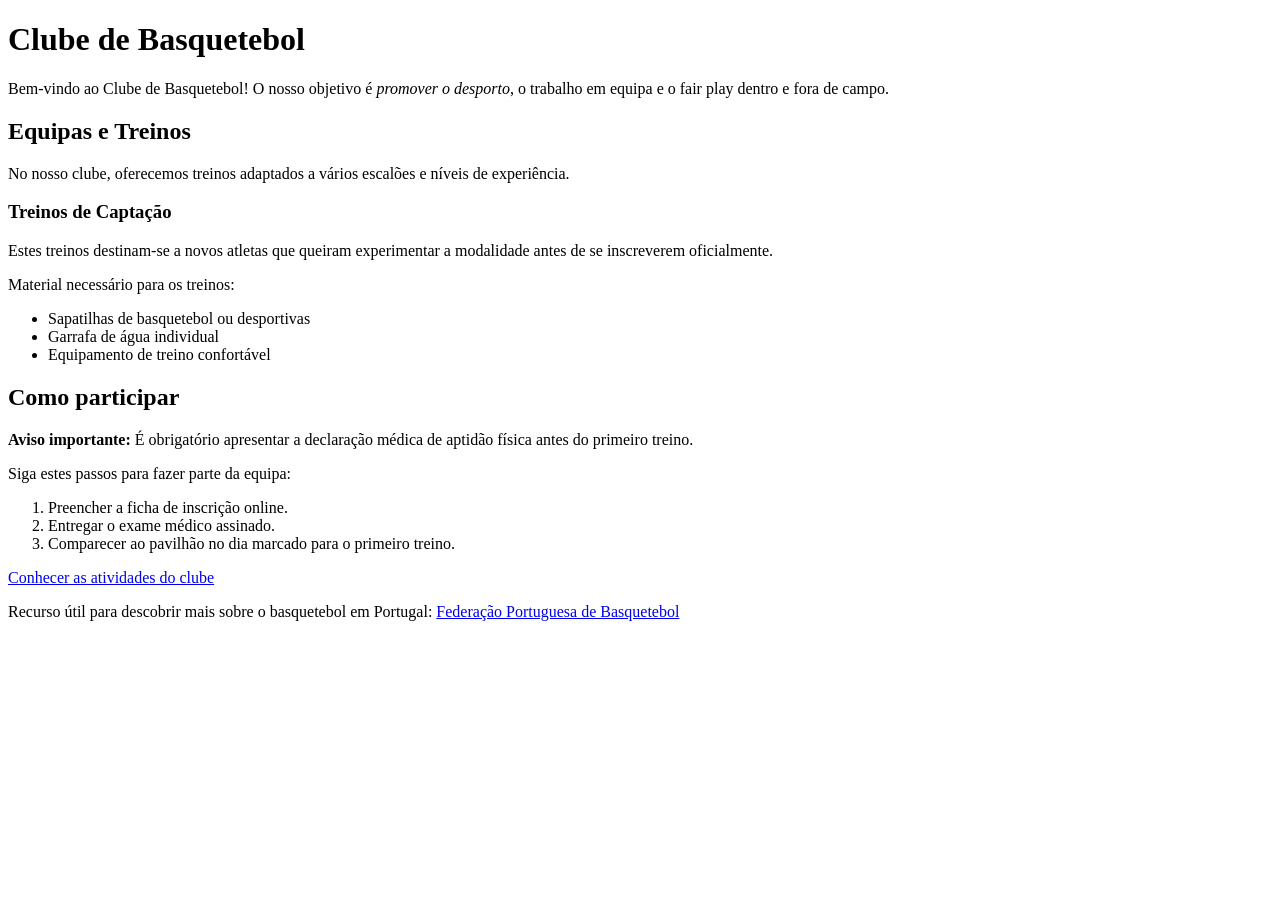
==== index.html @ f5d15053 "Adição da página das atividades do clube e de um recurso útil sobre o basquetebol português" ====
<!doctype html>
<html lang="pt-PT">

<head>
  <meta charset="utf-8">
  <meta name="viewport" content="width=device-width, initial-scale=1">
  <title>Clube de Basquetebol — cpw-11</title>
</head>

<body>

  <!-- Estrutura principal da página do Clube de Basquetebol -->
  <h1>Clube de Basquetebol</h1>

  <p>
    Bem-vindo ao Clube de Basquetebol! O nosso objetivo é <em>promover o desporto</em>, o trabalho em equipa e o fair play dentro e fora de campo.
  </p>

  <h2>Equipas e Treinos</h2>
  <p>
    No nosso clube, oferecemos treinos adaptados a vários escalões e níveis de experiência.
  </p>

  <h3>Treinos de Captação</h3>
  <p>
    Estes treinos destinam-se a novos atletas que queiram experimentar a modalidade antes de se inscreverem oficialmente.
  </p>

  <p>Material necessário para os treinos:</p>
  <ul>
    <li>Sapatilhas de basquetebol ou desportivas</li>
    <li>Garrafa de água individual</li>
    <li>Equipamento de treino confortável</li>
  </ul>

  <h2>Como participar</h2>
  <p>
    <strong>Aviso importante:</strong> É obrigatório apresentar a declaração médica de aptidão física antes do primeiro treino.
  </p>

  <p>Siga estes passos para fazer parte da equipa:</p>
  <ol>
    <li>Preencher a ficha de inscrição online.</li>
    <li>Entregar o exame médico assinado.</li>
    <li>Comparecer ao pavilhão no dia marcado para o primeiro treino.</li>
  </ol>
  <p>
    <a href="paginas/atividades.html">Conhecer as atividades do clube</a>
  </p>

  <p>
    Recurso útil para descobrir mais sobre o basquetebol em Portugal:
    <a href="https://www.fpb.pt/" target="_blank" rel="noopener">Federação Portuguesa de Basquetebol</a>
  </p>
</body>

</html>
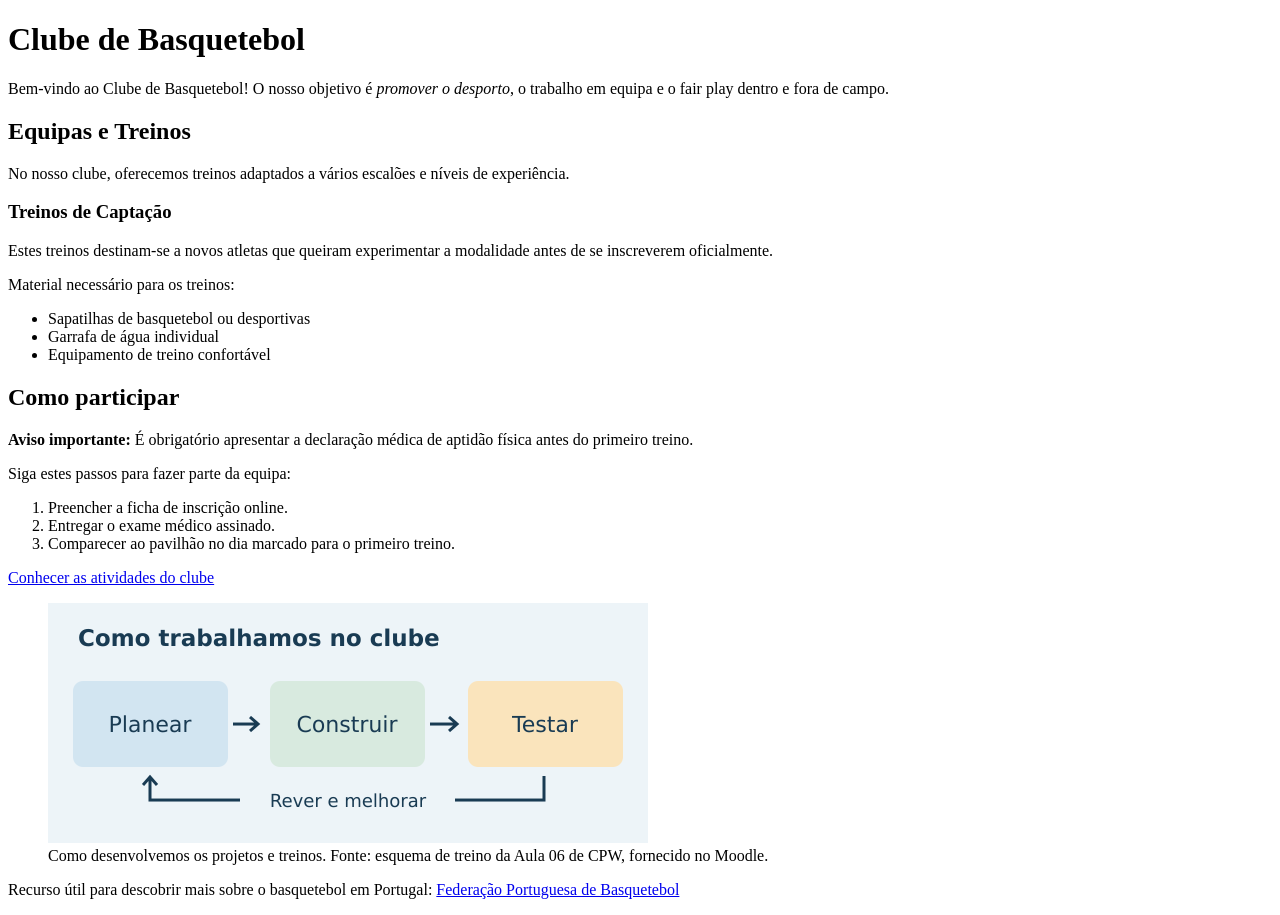
==== commit 4b047820: "Implementação de imagens" ====
--- a/index.html
+++ b/index.html
@@ -46,6 +46,16 @@
   </ol>
   <p>
     <a href="paginas/atividades.html">Conhecer as atividades do clube</a>
+    <!-- Esquema do processo de treino com legenda -->
+  <figure>
+    <img src="imagens/oficina.png"
+         alt="Ciclo do clube: planear, construir, testar e regressar ao planeamento para melhorar."
+         width="600" height="240">
+    <figcaption>
+      Como desenvolvemos os projetos e treinos.
+      Fonte: esquema de treino da Aula 06 de CPW, fornecido no Moodle.
+    </figcaption>
+  </figure>
   </p>
 
   <p>
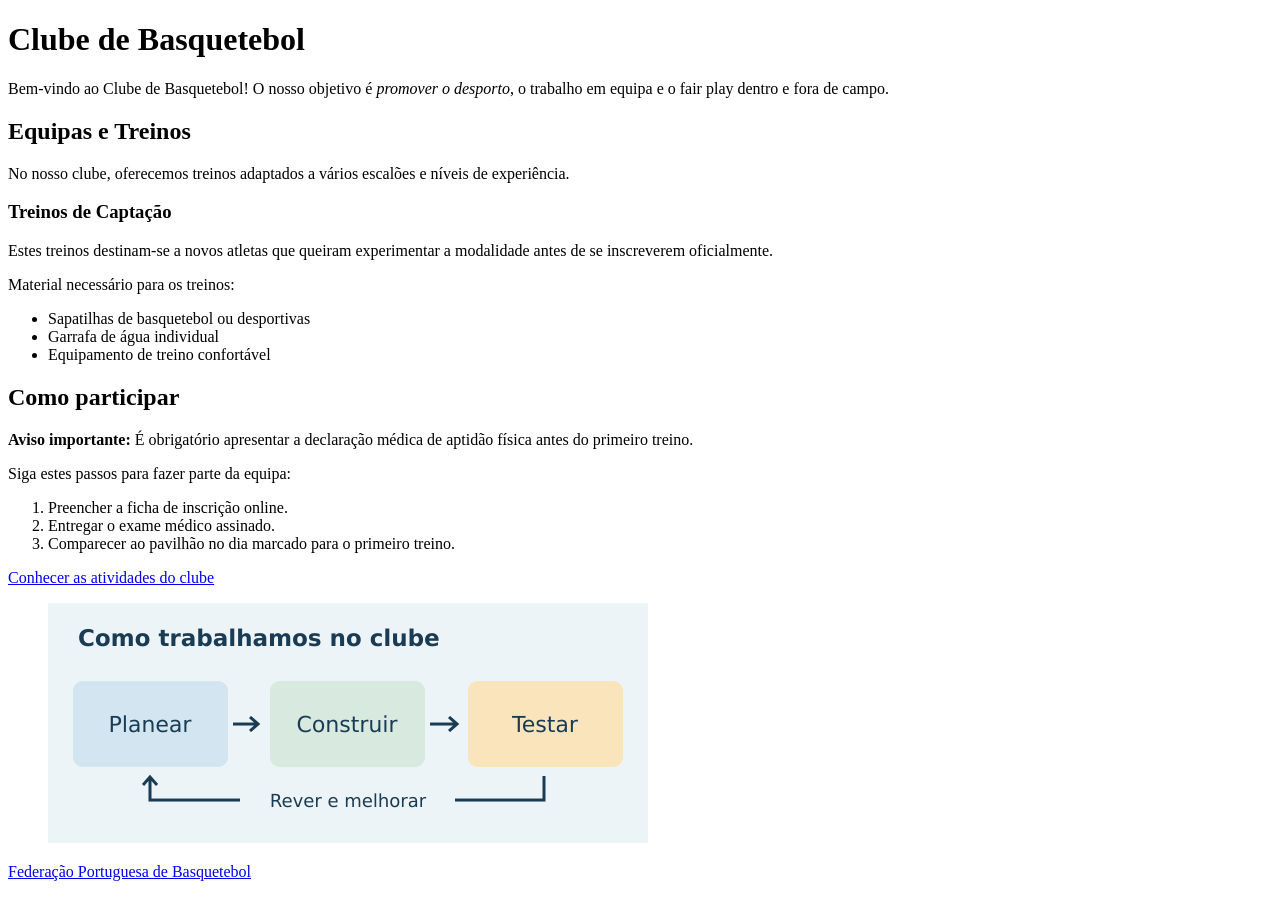
==== commit 6de147db: "Aula 07" ====
--- a/index.html
+++ b/index.html
@@ -9,7 +9,6 @@
 
 <body>
 
-  <!-- Estrutura principal da página do Clube de Basquetebol -->
   <h1>Clube de Basquetebol</h1>
 
   <p>
@@ -46,20 +45,16 @@
   </ol>
   <p>
     <a href="paginas/atividades.html">Conhecer as atividades do clube</a>
-    <!-- Esquema do processo de treino com legenda -->
   <figure>
     <img src="imagens/oficina.png"
          alt="Ciclo do clube: planear, construir, testar e regressar ao planeamento para melhorar."
          width="600" height="240">
     <figcaption>
-      Como desenvolvemos os projetos e treinos.
-      Fonte: esquema de treino da Aula 06 de CPW, fornecido no Moodle.
     </figcaption>
   </figure>
   </p>
 
   <p>
-    Recurso útil para descobrir mais sobre o basquetebol em Portugal:
     <a href="https://www.fpb.pt/" target="_blank" rel="noopener">Federação Portuguesa de Basquetebol</a>
   </p>
 </body>
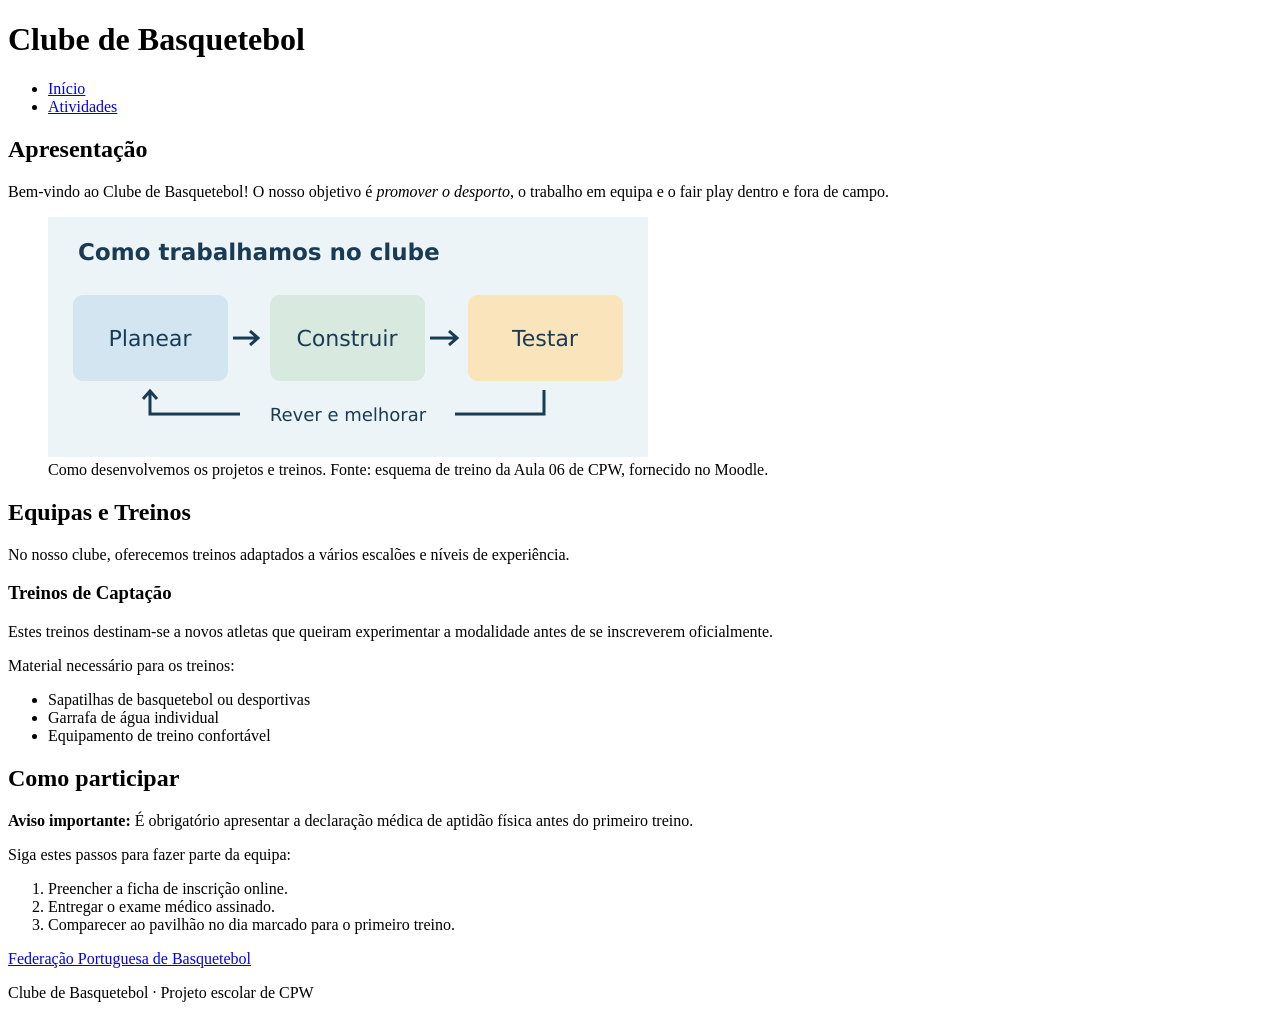
==== commit fa7f3765: "Update index.html and atividades.html to enhance club information and navigation" ====
--- a/index.html
+++ b/index.html
@@ -8,55 +8,77 @@
 </head>
 
 <body>
+  <!-- Estrutura principal da página do Clube de Basquetebol -->
+  <header>
+    <h1>Clube de Basquetebol</h1>
+    <nav>
+      <ul>
+        <li><a href="index.html">Início</a></li>
+        <li><a href="paginas/atividades.html">Atividades</a></li>
+      </ul>
+    </nav>
+  </header>
 
-  <h1>Clube de Basquetebol</h1>
+  <main>
+    <section>
+      <h2>Apresentação</h2>
+      <p>
+        Bem-vindo ao Clube de Basquetebol! O nosso objetivo é <em>promover o desporto</em>, o trabalho em equipa e o fair play dentro e fora de campo.
+      </p>
 
-  <p>
-    Bem-vindo ao Clube de Basquetebol! O nosso objetivo é <em>promover o desporto</em>, o trabalho em equipa e o fair play dentro e fora de campo.
-  </p>
+      <figure>
+        <img src="imagens/oficina.png"
+             alt="Ciclo do clube: planear, construir, testar e regressar ao planeamento para melhorar."
+             width="600" height="240">
+        <figcaption>
+          Como desenvolvemos os projetos e treinos.
+          Fonte: esquema de treino da Aula 06 de CPW, fornecido no Moodle.
+        </figcaption>
+      </figure>
+    </section>
 
-  <h2>Equipas e Treinos</h2>
-  <p>
-    No nosso clube, oferecemos treinos adaptados a vários escalões e níveis de experiência.
-  </p>
+    <section>
+      <h2>Equipas e Treinos</h2>
+      <p>
+        No nosso clube, oferecemos treinos adaptados a vários escalões e níveis de experiência.
+      </p>
 
-  <h3>Treinos de Captação</h3>
-  <p>
-    Estes treinos destinam-se a novos atletas que queiram experimentar a modalidade antes de se inscreverem oficialmente.
-  </p>
+      <h3>Treinos de Captação</h3>
+      <p>
+        Estes treinos destinam-se a novos atletas que queiram experimentar a modalidade antes de se inscreverem oficialmente.
+      </p>
 
-  <p>Material necessário para os treinos:</p>
-  <ul>
-    <li>Sapatilhas de basquetebol ou desportivas</li>
-    <li>Garrafa de água individual</li>
-    <li>Equipamento de treino confortável</li>
-  </ul>
+      <p>Material necessário para os treinos:</p>
+      <ul>
+        <li>Sapatilhas de basquetebol ou desportivas</li>
+        <li>Garrafa de água individual</li>
+        <li>Equipamento de treino confortável</li>
+      </ul>
+    </section>
 
-  <h2>Como participar</h2>
-  <p>
-    <strong>Aviso importante:</strong> É obrigatório apresentar a declaração médica de aptidão física antes do primeiro treino.
-  </p>
+    <section>
+      <h2>Como participar</h2>
+      <p>
+        <strong>Aviso importante:</strong> É obrigatório apresentar a declaração médica de aptidão física antes do primeiro treino.
+      </p>
 
-  <p>Siga estes passos para fazer parte da equipa:</p>
-  <ol>
-    <li>Preencher a ficha de inscrição online.</li>
-    <li>Entregar o exame médico assinado.</li>
-    <li>Comparecer ao pavilhão no dia marcado para o primeiro treino.</li>
-  </ol>
-  <p>
-    <a href="paginas/atividades.html">Conhecer as atividades do clube</a>
-  <figure>
-    <img src="imagens/oficina.png"
-         alt="Ciclo do clube: planear, construir, testar e regressar ao planeamento para melhorar."
-         width="600" height="240">
-    <figcaption>
-    </figcaption>
-  </figure>
-  </p>
+      <p>Siga estes passos para fazer parte da equipa:</p>
+      <ol>
+        <li>Preencher a ficha de inscrição online.</li>
+        <li>Entregar o exame médico assinado.</li>
+        <li>Comparecer ao pavilhão no dia marcado para o primeiro treino.</li>
+      </ol>
 
-  <p>
-    <a href="https://www.fpb.pt/" target="_blank" rel="noopener">Federação Portuguesa de Basquetebol</a>
-  </p>
+      <p>
+        <a href="https://www.fpb.pt/" target="_blank" rel="noopener">Federação Portuguesa de Basquetebol</a>
+      </p>
+    </section>
+  </main>
+
+  <footer>
+    <p>Clube de Basquetebol · Projeto escolar de CPW</p>
+  </footer>
+
 </body>
 
 </html>
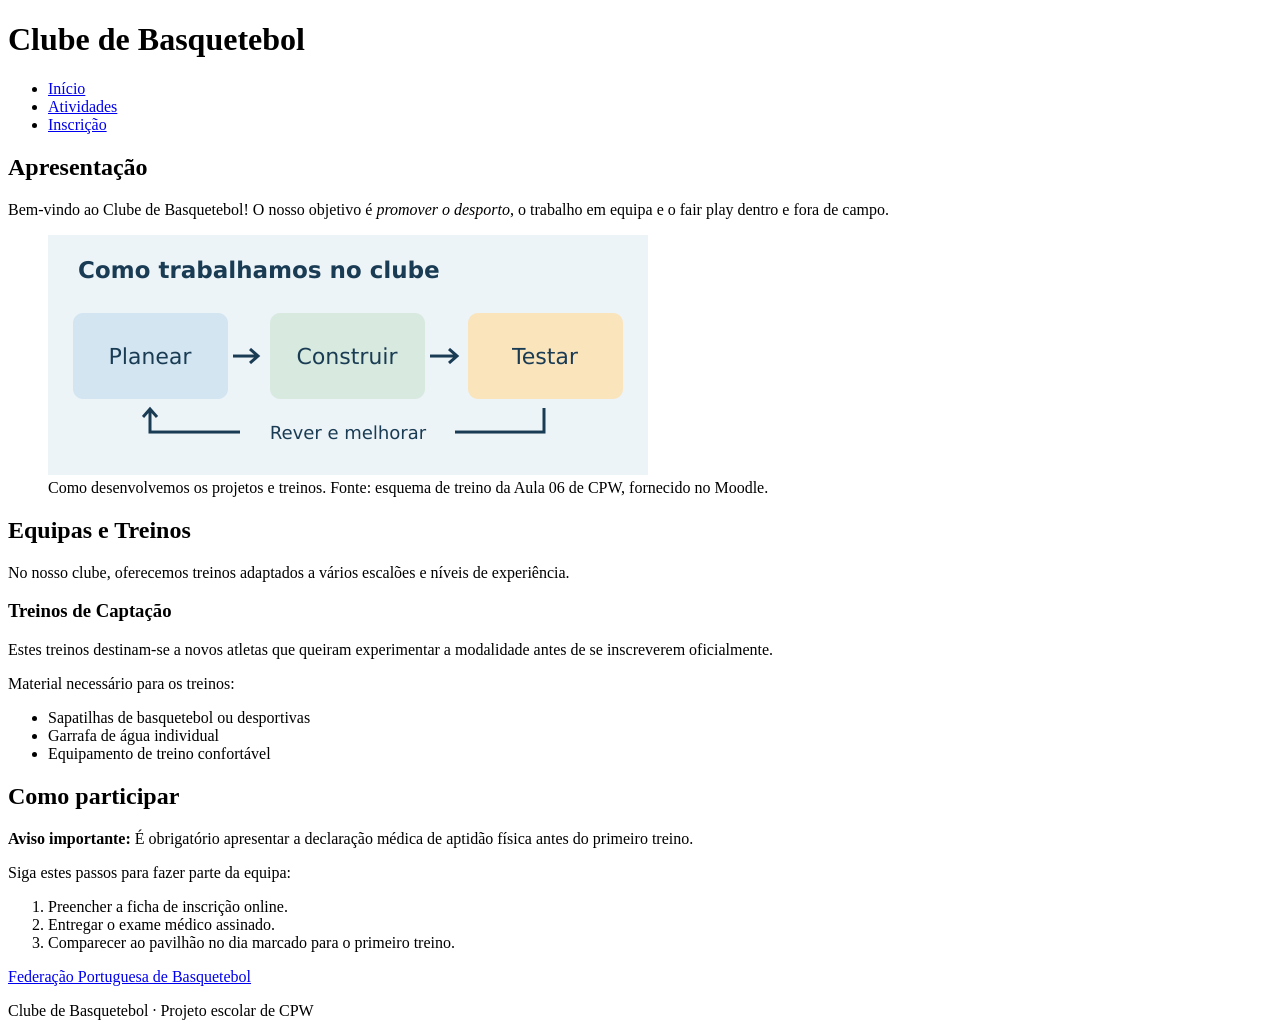
==== commit d5616b49: "Add Inscrição page and update navigation links" ====
--- a/index.html
+++ b/index.html
@@ -15,6 +15,7 @@
       <ul>
         <li><a href="index.html">Início</a></li>
         <li><a href="paginas/atividades.html">Atividades</a></li>
+        <li><a href="paginas/inscricao.html">Inscrição</a></li>
       </ul>
     </nav>
   </header>
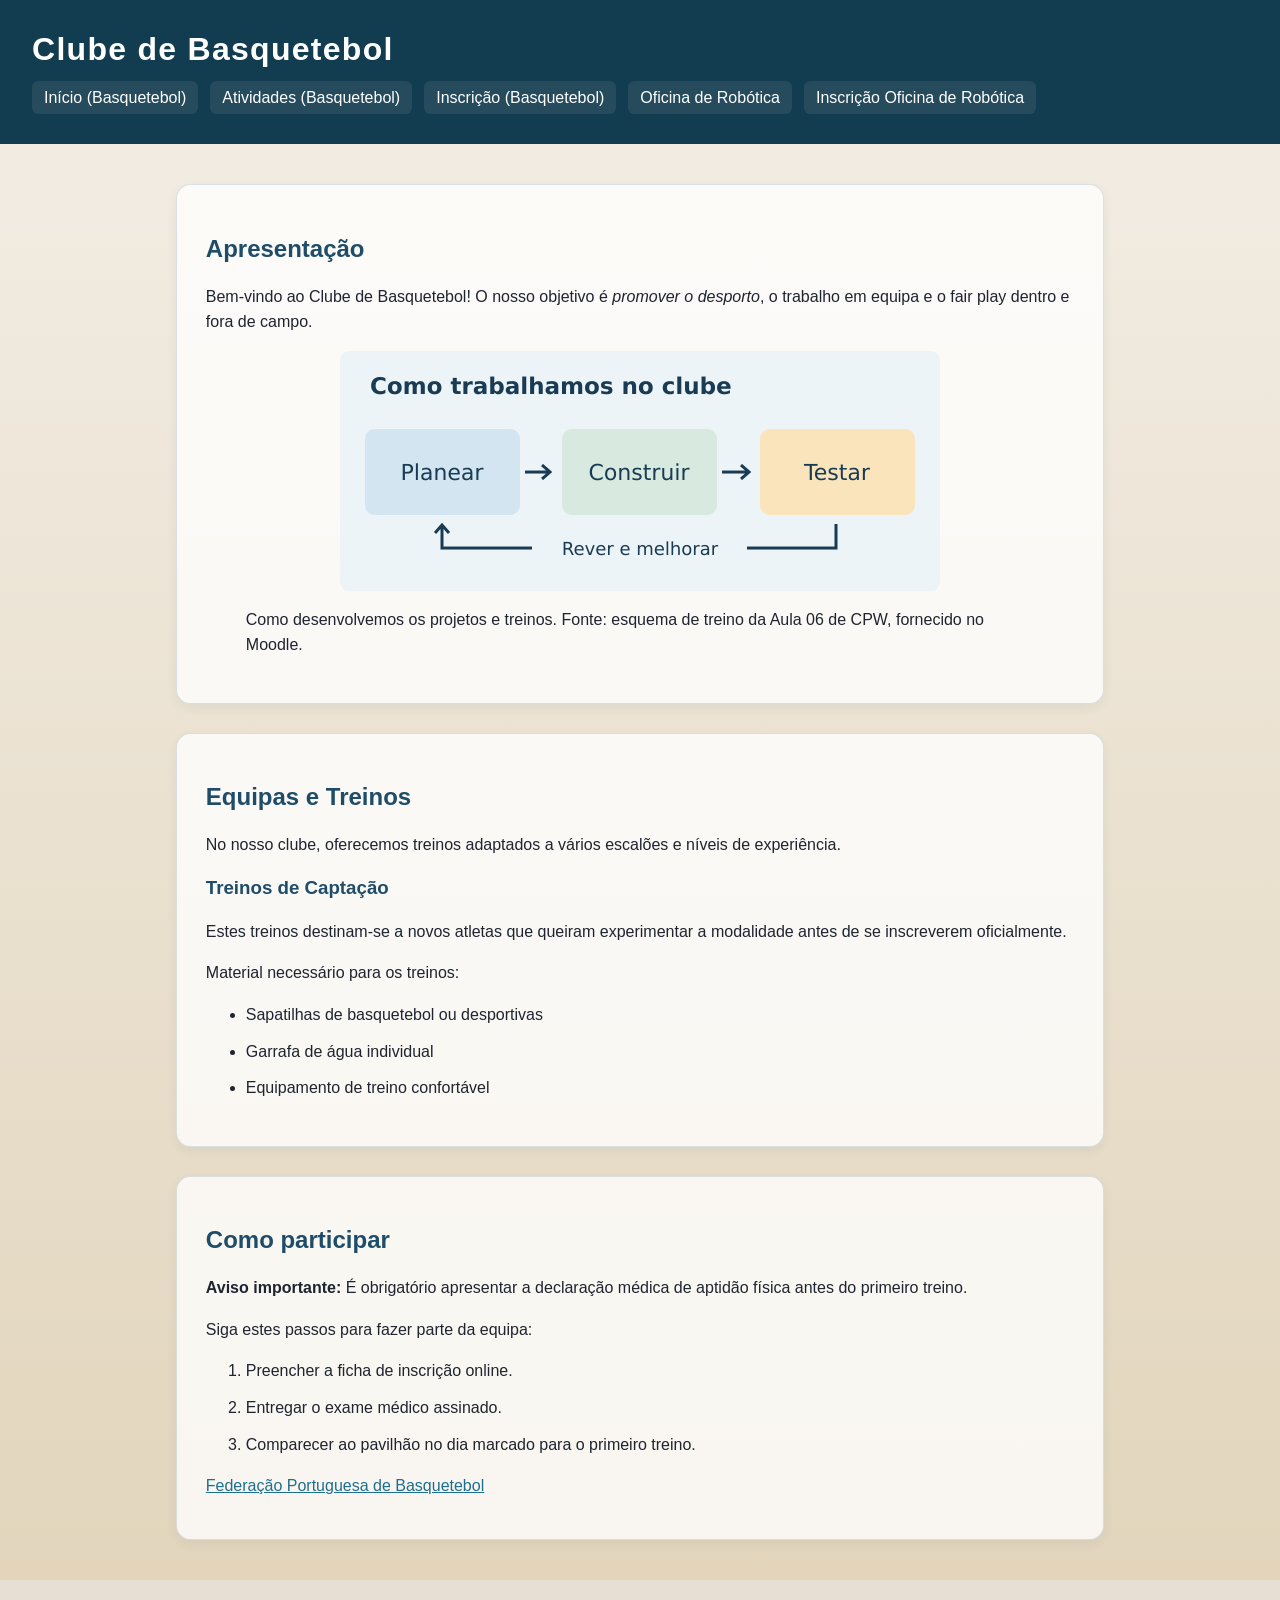
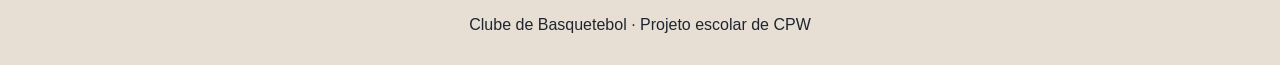
==== commit 7ee431ae: "CSS" ====
--- a/index.html
+++ b/index.html
@@ -5,6 +5,7 @@
   <meta charset="utf-8">
   <meta name="viewport" content="width=device-width, initial-scale=1">
   <title>Clube de Basquetebol — cpw-11</title>
+  <link rel="stylesheet" href="estilos.css">
 </head>
 
 <body>
@@ -13,9 +14,11 @@
     <h1>Clube de Basquetebol</h1>
     <nav>
       <ul>
-        <li><a href="index.html">Início</a></li>
-        <li><a href="paginas/atividades.html">Atividades</a></li>
-        <li><a href="paginas/inscricao.html">Inscrição</a></li>
+        <li><a href="index.html">Início (Basquetebol)</a></li>
+        <li><a href="paginas/atividades.html">Atividades (Basquetebol)</a></li>
+        <li><a href="paginas/inscricao.html">Inscrição (Basquetebol)</a></li>
+        <li><a href="paginas/oficina_teste.html">Oficina de Robótica</a></li>
+        <li><a href="paginas/inscricao2_teste.html">Inscrição Oficina de Robótica</a></li>
       </ul>
     </nav>
   </header>
--- a/estilos.css
+++ b/estilos.css
@@ -0,0 +1,114 @@
+:root {
+  --cor-fundo: #f3eee6;
+  --cor-fundo-escuro: #e1d4ba;
+  --cor-principal: #1f4d69;
+  --cor-acento: #e07a38;
+  --cor-texto: #1f2430;
+  --cor-link: #1d6f8e;
+  --cor-link-hover: #cf5a1d;
+  --cor-header: #123c4f;
+  --cor-cartao: rgba(255,255,255,0.78);
+}
+
+* { box-sizing: border-box; }
+
+body {
+  margin: 0;
+  font-family: Arial, Helvetica, sans-serif;
+  background: linear-gradient(180deg, var(--cor-fundo), var(--cor-fundo-escuro));
+  color: var(--cor-texto);
+  line-height: 1.6;
+}
+
+header {
+  background: var(--cor-header);
+  color: #fff;
+  padding: 1.8rem 2rem 1.4rem;
+}
+
+header h1 {
+  color: #fff;
+  margin: 0 0 1rem;
+  letter-spacing: 0.04em;
+}
+
+nav ul {
+  list-style: none;
+  display: flex;
+  flex-wrap: wrap;
+  gap: 0.75rem;
+  margin: 0;
+  padding: 0;
+}
+
+nav a {
+  color: #fff;
+  text-decoration: none;
+  background: rgba(255,255,255,0.08);
+  padding: 0.5rem 0.75rem;
+  border-radius: 0.4rem;
+}
+
+nav a:hover,
+nav a:focus {
+  background: rgba(255,255,255,0.18);
+}
+
+main {
+  max-width: 960px;
+  margin: 2.5rem auto;
+  padding: 0 1rem;
+}
+
+section {
+  background: var(--cor-cartao);
+  border: 1px solid rgba(31,77,105,0.15);
+  border-radius: 0.9rem;
+  padding: 1.8rem;
+  margin-bottom: 1.8rem;
+  box-shadow: 0 4px 12px rgba(18, 59, 79, 0.06);
+}
+
+h1, h2, h3 {
+  color: var(--cor-principal);
+  line-height: 1.25;
+}
+
+p, li {
+  margin-bottom: 0.7rem;
+}
+
+img {
+  display: block;
+  max-width: 100%;
+  height: auto;
+  margin: 1rem auto;
+  border-radius: 0.6rem;
+}
+
+a {
+  color: var(--cor-link);
+  text-decoration: underline;
+}
+
+a:hover,
+a:focus {
+  color: var(--cor-link-hover);
+}
+
+table {
+  width: 100%;
+  border-collapse: collapse;
+}
+
+th, td {
+  border: 1px solid rgba(31,77,105,0.4);
+  padding: 0.75rem;
+  text-align: left;
+}
+
+footer {
+  background: #e7dfd3;
+  text-align: center;
+  padding: 1rem;
+}
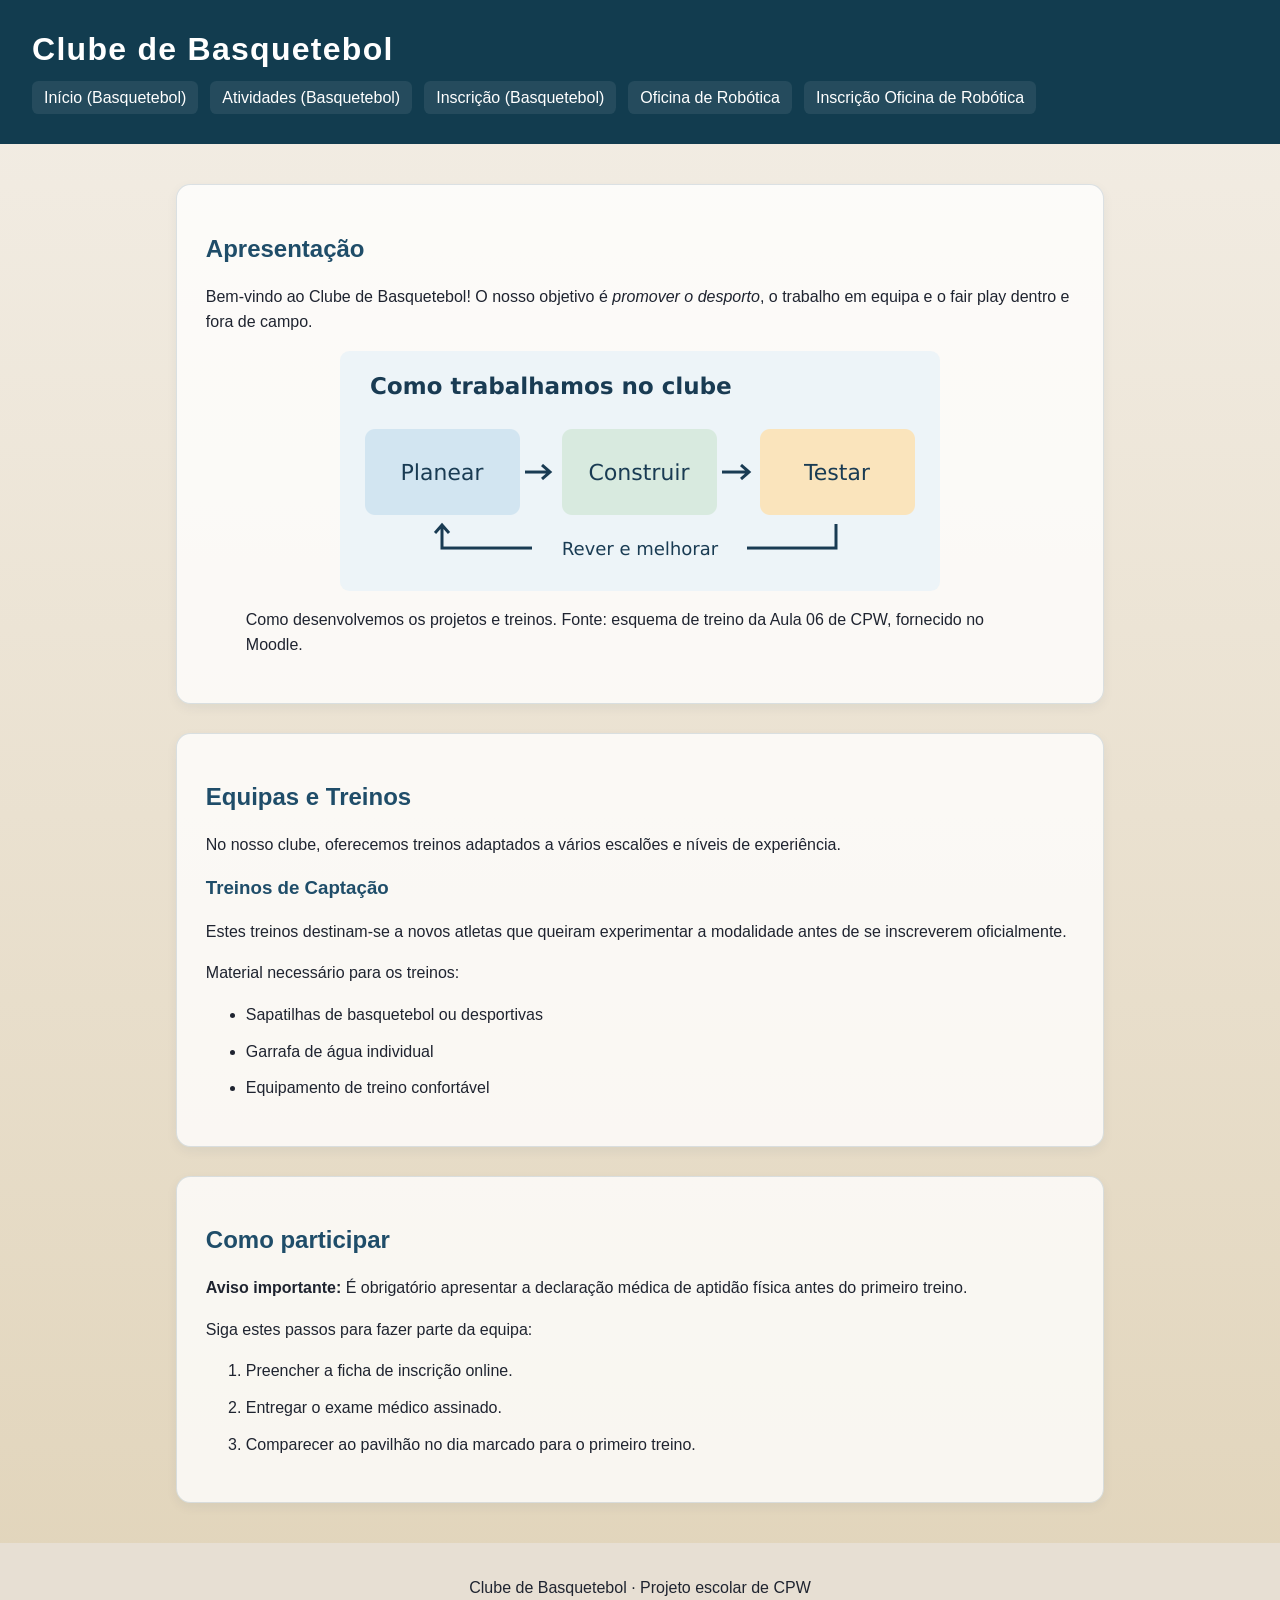
==== commit d51cef7b: "Update styles for activities section and clean up HTML structure" ====
--- a/index.html
+++ b/index.html
@@ -73,9 +73,7 @@
         <li>Comparecer ao pavilhão no dia marcado para o primeiro treino.</li>
       </ol>
 
-      <p>
-        <a href="https://www.fpb.pt/" target="_blank" rel="noopener">Federação Portuguesa de Basquetebol</a>
-      </p>
+     
     </section>
   </main>
 
--- a/estilos.css
+++ b/estilos.css
@@ -69,6 +69,24 @@
   box-shadow: 0 4px 12px rgba(18, 59, 79, 0.06);
 }
 
+.cartao {
+  background: #fffdfb;
+  border: 1px solid rgba(31, 77, 105, 0.18);
+  border-radius: 0.8rem;
+  padding: 1.25rem 1.4rem;
+  margin-bottom: 1rem;
+}
+
+.cartao.destaque {
+  background: #f9efe5;
+  border-color: rgba(192, 108, 41, 0.5);
+}
+
+.cartao h3 {
+  margin-top: 0;
+  margin-bottom: 0.6rem;
+}
+
 h1, h2, h3 {
   color: var(--cor-principal);
   line-height: 1.25;
@@ -102,7 +120,7 @@
 }
 
 th, td {
-  border: 1px solid rgba(31,77,105,0.4);
+  border: 1px solid rgba(27, 73, 102, 0.4);
   padding: 0.75rem;
   text-align: left;
 }
@@ -112,3 +130,14 @@
   text-align: center;
   padding: 1rem;
 }
+
+.atividades {
+  display: flex;
+  flex-wrap: wrap;
+  gap: 16px;
+  justify-content: center;
+}
+
+.cartao{flex: 1 1 220px ;
+
+}
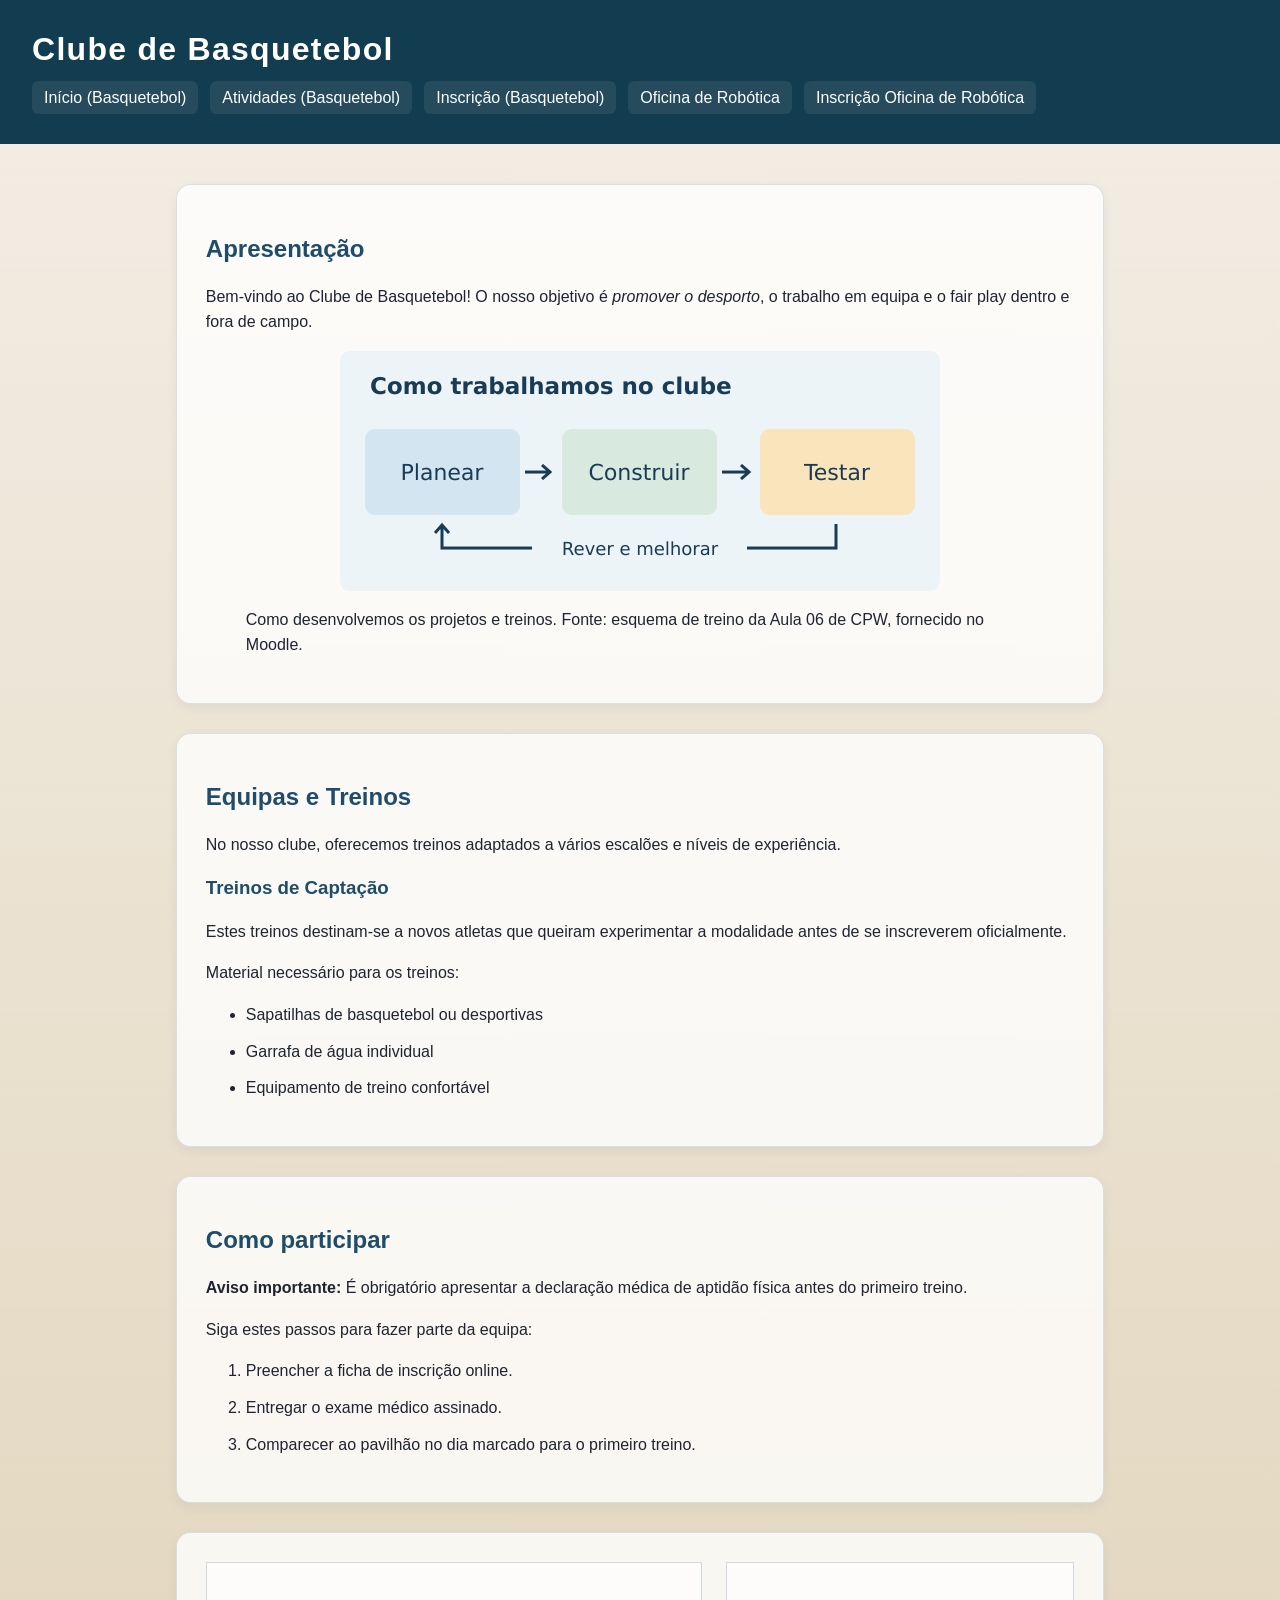
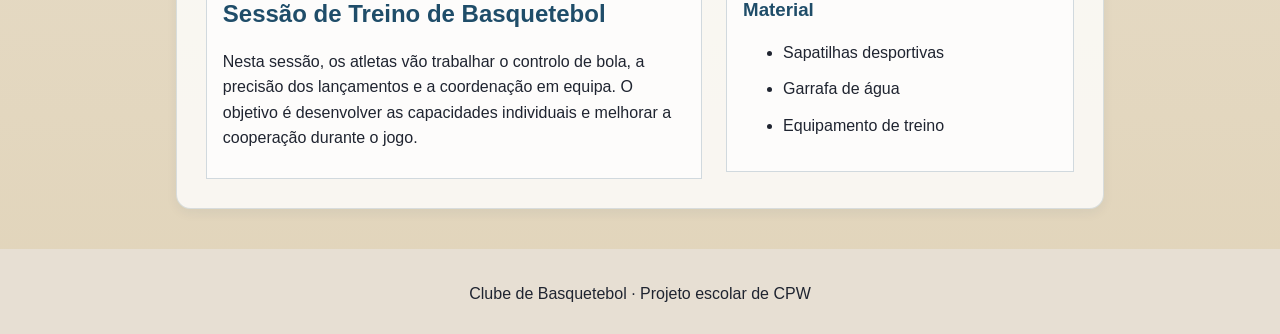
==== commit bee368f1: "Add training session details and materials to sessao section" ====
--- a/index.html
+++ b/index.html
@@ -72,8 +72,27 @@
         <li>Entregar o exame médico assinado.</li>
         <li>Comparecer ao pavilhão no dia marcado para o primeiro treino.</li>
       </ol>
+    </section>
 
-     
+    <section class="sessao">
+      <div class="sessao-info">
+        <h2>Sessão de Treino de Basquetebol</h2>
+        <p>
+          Nesta sessão, os atletas vão trabalhar o controlo de bola,
+          a precisão dos lançamentos e a coordenação em equipa.
+          O objetivo é desenvolver as capacidades individuais
+          e melhorar a cooperação durante o jogo.
+        </p>
+      </div>
+
+      <aside class="sessao-material">
+        <h3>Material</h3>
+        <ul>
+          <li>Sapatilhas desportivas</li>
+          <li>Garrafa de água</li>
+          <li>Equipamento de treino</li>
+        </ul>
+      </aside>
     </section>
   </main>
 
--- a/estilos.css
+++ b/estilos.css
@@ -131,13 +131,49 @@
   padding: 1rem;
 }
 
-.atividades {
+.lista-atividades {
   display: flex;
+  gap: 16px;
   flex-wrap: wrap;
-  gap: 16px;
   justify-content: center;
 }
 
-.cartao{flex: 1 1 220px ;
+.cartao {
+  flex: 1 1 220px;
+}
 
-}+.sessao {
+  display: flex;
+  flex-direction: row;
+  flex-wrap: nowrap;
+  gap: 24px;
+  align-items: flex-start;
+}
+
+.sessao-info,
+.sessao-material {
+  min-width: 0;
+  overflow-wrap: anywhere;
+  padding: 16px;
+  border: 1px solid rgba(31, 77, 105, 0.2);
+  background: rgba(255, 255, 255, 0.7);
+}
+
+.sessao-info {
+  flex: 2 1 200px;
+}
+
+.sessao-material {
+  flex: 1 1 200px;
+}
+
+@media (max-width: 700px) {
+  .sessao {
+    flex-direction: column;
+    align-items: stretch;
+  }
+  .sessao-info,
+  .sessao-material {
+    flex-basis: auto;
+  }
+}
